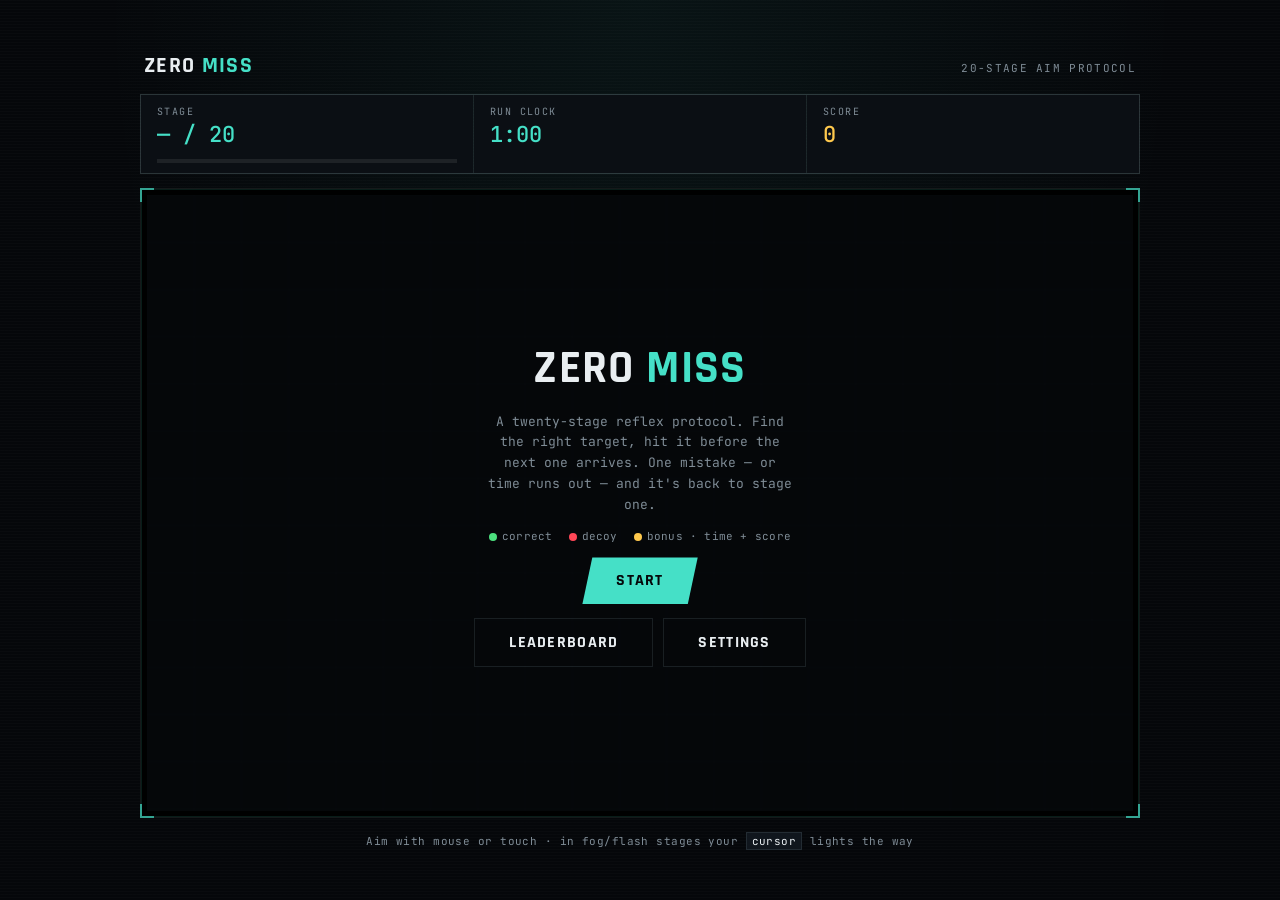
==== reflex-aim.html @ 53bb2152 "v0.1: Zero Miss (Reflex Range) — 20-stage aim protocol İlk kaydedilen sürüm. Ayarlar/leaderboard, te" ====
<!DOCTYPE html>
<html lang="en">
<head>
<meta charset="UTF-8" />
<title>Zero Miss</title>
<meta name="viewport" content="width=device-width, initial-scale=1" />
<link rel="preconnect" href="https://fonts.googleapis.com" />
<link rel="preconnect" href="https://fonts.gstatic.com" crossorigin />
<link href="https://fonts.googleapis.com/css2?family=Rajdhani:wght@500;600;700&family=JetBrains+Mono:wght@400;500;700&display=swap" rel="stylesheet" />
<link rel="stylesheet" href="style.css" />
</head>
<body>
<div class="rig">
  <div class="masthead">
    <div class="brand">ZERO <span>MISS</span></div>
    <div class="tag">20-stage aim protocol</div>
  </div>

  <div class="hud">
    <div class="cell">
      <div class="label">Stage</div>
      <div class="value accent" id="hudLevel">— / 20</div>
      <div class="bar-track" style="margin-top:8px"><div class="bar-fill" id="hudLevelBar" style="background:var(--ink-dim);width:0%"></div></div>
    </div>
    <div class="cell">
      <div class="label">Run Clock</div>
      <div class="value accent" id="hudGlobal">1:00</div>
    </div>
    <div class="cell">
      <div class="label">Score</div>
      <div class="value gold"><span id="hudScore">0</span><span id="hudStreak"></span></div>
    </div>
  </div>

  <div class="frame">
    <span class="corner tl"></span><span class="corner tr"></span>
    <span class="corner bl"></span><span class="corner br"></span>
    <div class="viewport">
      <canvas id="game" width="960" height="600"></canvas>

      <div class="overlay show" id="screen-menu">
        <div class="console">
          <h1>ZERO <span>MISS</span></h1>
          <p>A twenty-stage reflex protocol. Find the right target, hit it before the next one arrives. One mistake — or time runs out — and it's back to stage one.</p>
          <div class="legend">
            <span><i class="dot" style="background:var(--correct)"></i>correct</span>
            <span><i class="dot" style="background:var(--danger)"></i>decoy</span>
            <span><i class="dot" style="background:var(--gold)"></i>bonus · time + score</span>
          </div>
          <div class="cta-row">
            <button class="cta" id="btnPlay">Start</button>
          </div>
          <div class="cta-row">
            <button class="cta ghost" id="btnLeaderboard">Leaderboard</button>
            <button class="cta ghost" id="btnSettings">Settings</button>
          </div>
        </div>
      </div>

      <div class="overlay" id="screen-levelComplete">
        <div class="console">
          <h1><span>Stage clear</span></h1>
          <p id="lcSub">loading next stage…</p>
        </div>
      </div>

      <div class="overlay" id="screen-gameOver">
        <div class="console">
          <h1 class="danger">MISSION <span>ABORTED</span></h1>
          <p id="goReason">Protocol broken.</p>
          <div class="stat-row">
            <div class="stat"><div class="n" id="goLevel">1</div><div class="l">stage</div></div>
            <div class="stat"><div class="n" id="goScore">0</div><div class="l">score</div></div>
            <div class="stat"><div class="n" id="goMaxStreak">0</div><div class="l">max streak</div></div>
          </div>
          <div class="cta-row">
            <button class="cta" id="btnRetry">Restart</button>
            <button class="cta ghost" id="btnGoLeaderboard">Leaderboard</button>
          </div>
        </div>
      </div>

      <div class="overlay" id="screen-gameWon">
        <div class="console">
          <h1 class="gold">PROTOCOL <span>CLEARED</span></h1>
          <p>All 20 stages cleared.</p>
          <div class="stat-row">
            <div class="stat"><div class="n" id="gwScore">0</div><div class="l">total score</div></div>
            <div class="stat"><div class="n" id="gwStreak">0</div><div class="l">best streak</div></div>
          </div>
          <div class="cta-row">
            <button class="cta" id="btnPlayAgain">Play Again</button>
            <button class="cta ghost" id="btnGwLeaderboard">Leaderboard</button>
          </div>
        </div>
      </div>

      <div class="overlay" id="screen-settings">
        <div class="console settings-console">
          <h1>SETTINGS</h1>
          <div class="settings-row">
            <label for="inputName">Callsign</label>
            <input type="text" id="inputName" maxlength="16" placeholder="ANONYMOUS" autocomplete="off" />
          </div>
          <div class="settings-row">
            <label for="toggleShake">Screen shake</label>
            <input type="checkbox" id="toggleShake" />
          </div>
          <div class="settings-row">
            <label for="toggleReduceMotion">Reduce motion</label>
            <input type="checkbox" id="toggleReduceMotion" />
          </div>
          <div class="cta-row">
            <button class="cta ghost" id="btnClearLeaderboard">Clear leaderboard</button>
          </div>
          <button class="cta" id="btnSettingsBack">Back</button>
        </div>
      </div>

      <div class="overlay" id="screen-leaderboard">
        <div class="console leaderboard-console">
          <h1>LEADERBOARD</h1>
          <ol class="leaderboard-list" id="leaderboardList"></ol>
          <p id="leaderboardEmpty">No runs recorded yet.</p>
          <button class="cta" id="btnLeaderboardBack">Back</button>
        </div>
      </div>
    </div>
  </div>

  <footer class="note">Aim with mouse or touch · in fog/flash stages your <kbd>cursor</kbd> lights the way</footer>
</div>
<script src="game.js"></script>
</body>
</html>
---- style.css ----
:root {
  --bg: #05070a;
  --panel: #0b0f14;
  --panel-2: #10161d;
  --line: rgba(148, 173, 186, 0.14);
  --ink: #e9eef1;
  --ink-dim: #7f8c96;
  --accent: #45e0c7;
  --accent-dim: #23675c;
  --correct: #4ce07e;
  --danger: #ff4757;
  --gold: #ffc94d;
  --font-display: "Rajdhani", "Segoe UI", sans-serif;
  --font-mono: "JetBrains Mono", ui-monospace, "SF Mono", Menlo, monospace;
}

* { box-sizing: border-box; }

body {
  margin: 0;
  min-height: 100vh;
  background: var(--bg);
  color: var(--ink);
  font-family: var(--font-mono);
  display: flex;
  align-items: center;
  justify-content: center;
  padding: 28px 16px;
  background-image:
    radial-gradient(ellipse at 50% 0%, rgba(69, 224, 199, 0.06), transparent 60%),
    repeating-linear-gradient(180deg, rgba(255,255,255,0.015) 0px, rgba(255,255,255,0.015) 1px, transparent 1px, transparent 3px);
}

.rig {
  width: 100%;
  max-width: 1000px;
  display: flex;
  flex-direction: column;
  gap: 14px;
}

/* ---------- masthead ---------- */
.masthead {
  display: flex;
  align-items: baseline;
  justify-content: space-between;
  gap: 12px;
  padding: 0 4px;
}

.masthead .brand {
  font-family: var(--font-display);
  font-weight: 700;
  font-size: 22px;
  letter-spacing: 0.06em;
  text-transform: uppercase;
  color: var(--ink);
}

.masthead .brand span { color: var(--accent); }

.masthead .tag {
  font-size: 11px;
  letter-spacing: 0.12em;
  text-transform: uppercase;
  color: var(--ink-dim);
}

/* ---------- HUD strip ---------- */
.hud {
  display: grid;
  grid-template-columns: repeat(3, 1fr);
  gap: 1px;
  background: var(--line);
  border: 1px solid var(--line);
}

.hud .cell {
  background: var(--panel);
  padding: 10px 16px;
  display: flex;
  flex-direction: column;
  gap: 2px;
}

.hud .label {
  font-size: 10px;
  letter-spacing: 0.14em;
  text-transform: uppercase;
  color: var(--ink-dim);
}

.hud .value {
  font-family: var(--font-mono);
  font-variant-numeric: tabular-nums;
  font-size: 22px;
  font-weight: 500;
  color: var(--ink);
}

.hud .value.accent { color: var(--accent); }
.hud .value.gold { color: var(--gold); }
.hud #hudStreak { color: var(--gold); font-size: 13px; margin-left: 8px; }

.hud .bar-track {
  margin-top: 6px;
  height: 4px;
  background: rgba(255,255,255,0.08);
  position: relative;
  overflow: hidden;
}
.hud .bar-fill {
  position: absolute; inset: 0 auto 0 0;
  width: 100%;
  background: var(--correct);
  transition: width 0.1s linear, background 0.2s;
}

/* ---------- viewport frame ---------- */
.frame {
  position: relative;
  border: 1px solid var(--line);
  background: #000;
  padding: 6px;
}
.frame::before {
  content: "";
  position: absolute; inset: 0;
  pointer-events: none;
  border: 1px solid rgba(69,224,199,0.12);
  box-shadow: inset 0 0 60px rgba(0,0,0,0.7);
}
.corner {
  position: absolute; width: 14px; height: 14px;
  border-color: var(--accent); border-style: solid; border-width: 0;
  opacity: 0.7;
}
.corner.tl { top: -1px; left: -1px; border-top-width: 2px; border-left-width: 2px; }
.corner.tr { top: -1px; right: -1px; border-top-width: 2px; border-right-width: 2px; }
.corner.bl { bottom: -1px; left: -1px; border-bottom-width: 2px; border-left-width: 2px; }
.corner.br { bottom: -1px; right: -1px; border-bottom-width: 2px; border-right-width: 2px; }

.viewport { position: relative; width: 100%; aspect-ratio: 960 / 600; }

canvas#game {
  width: 100%; height: 100%;
  display: block;
  background: #05070a;
  touch-action: none;
  cursor: crosshair;
}
canvas#game.shake { animation: shake 0.36s ease; }
@media (prefers-reduced-motion: reduce) {
  canvas#game.shake { animation: none; }
}
body.reduce-motion canvas#game.shake { animation: none; }
@keyframes shake {
  10%, 90% { transform: translateX(-5px); }
  20%, 80% { transform: translateX(7px); }
  30%, 50%, 70% { transform: translateX(-9px); }
  40%, 60% { transform: translateX(9px); }
}

/* ---------- overlays ---------- */
.overlay {
  position: absolute; inset: 0;
  display: none;
  align-items: center;
  justify-content: center;
  background: rgba(5, 7, 10, 0.86);
  text-align: center;
  padding: 24px;
}
.overlay.show { display: flex; }

.console {
  display: flex;
  flex-direction: column;
  align-items: center;
  gap: 14px;
  max-width: 460px;
}

.console h1 {
  font-family: var(--font-display);
  font-size: clamp(30px, 6vw, 46px);
  font-weight: 700;
  letter-spacing: 0.03em;
  margin: 0;
  text-wrap: balance;
  color: var(--ink);
}
.console h1 span { color: var(--accent); }
.console h1.danger span { color: var(--danger); }
.console h1.gold span { color: var(--gold); }

.console p {
  margin: 0;
  color: var(--ink-dim);
  font-size: 13px;
  line-height: 1.6;
  max-width: 38ch;
}

.console .stat-row {
  display: flex; gap: 24px; margin: 4px 0;
}
.console .stat-row .stat { text-align: center; }
.console .stat-row .stat .n {
  font-family: var(--font-mono);
  font-size: 26px;
  font-weight: 700;
  color: var(--ink);
  font-variant-numeric: tabular-nums;
}
.console .stat-row .stat .l {
  font-size: 10px; letter-spacing: 0.12em; text-transform: uppercase; color: var(--ink-dim);
}

button.cta {
  font-family: var(--font-display);
  font-size: 16px;
  font-weight: 700;
  letter-spacing: 0.08em;
  text-transform: uppercase;
  color: #05070a;
  background: var(--accent);
  border: none;
  padding: 13px 34px;
  cursor: pointer;
  clip-path: polygon(10px 0, 100% 0, calc(100% - 10px) 100%, 0 100%);
  transition: filter 0.15s, transform 0.1s;
}
button.cta:hover { filter: brightness(1.12); }
button.cta:active { transform: translateY(1px); }
button.cta:focus-visible { outline: 2px solid var(--ink); outline-offset: 3px; }
button.cta.ghost {
  background: transparent;
  color: var(--ink);
  border: 1px solid var(--line);
  clip-path: none;
}
button.cta.ghost:hover { border-color: var(--accent); color: var(--accent); }

.cta-row { display: flex; gap: 10px; flex-wrap: wrap; justify-content: center; }

.legend {
  display: flex; gap: 16px; flex-wrap: wrap; justify-content: center;
  font-size: 11px; color: var(--ink-dim); letter-spacing: 0.02em;
}
.legend .dot { display: inline-block; width: 8px; height: 8px; border-radius: 50%; margin-right: 5px; vertical-align: middle; }

footer.note {
  text-align: center;
  color: var(--ink-dim);
  font-size: 11px;
  letter-spacing: 0.04em;
  padding: 2px 4px 0;
}
footer.note kbd {
  font-family: var(--font-mono);
  background: var(--panel-2);
  border: 1px solid var(--line);
  padding: 1px 5px;
  color: var(--ink);
}

/* ---------- settings ---------- */
.settings-console { width: 100%; }

.settings-row {
  width: 100%;
  display: flex;
  align-items: center;
  justify-content: space-between;
  gap: 12px;
  padding: 10px 0;
  border-bottom: 1px solid var(--line);
  font-size: 13px;
}
.settings-row label { color: var(--ink-dim); letter-spacing: 0.04em; }
.settings-row input[type="text"] {
  font-family: var(--font-mono);
  background: var(--panel-2);
  border: 1px solid var(--line);
  color: var(--ink);
  padding: 6px 10px;
  width: 160px;
  text-transform: uppercase;
}
.settings-row input[type="text"]:focus { outline: none; border-color: var(--accent); }
.settings-row input[type="checkbox"] { width: 18px; height: 18px; accent-color: var(--accent); cursor: pointer; }

/* ---------- leaderboard ---------- */
.leaderboard-console { width: 100%; }

.leaderboard-list {
  width: 100%;
  max-width: 380px;
  margin: 0;
  padding: 0;
  list-style: none;
  display: flex;
  flex-direction: column;
  gap: 1px;
  background: var(--line);
  border: 1px solid var(--line);
  max-height: 320px;
  overflow-y: auto;
}
.leaderboard-list li {
  background: var(--panel);
  display: flex;
  align-items: center;
  gap: 10px;
  padding: 8px 12px;
  font-size: 13px;
}
.leaderboard-list li .rank { color: var(--ink-dim); width: 20px; }
.leaderboard-list li .name {
  flex: 1; color: var(--ink); text-transform: uppercase; letter-spacing: 0.03em;
  overflow: hidden; text-overflow: ellipsis; white-space: nowrap;
}
.leaderboard-list li .stage { color: var(--ink-dim); font-size: 11px; }
.leaderboard-list li .score { color: var(--gold); font-weight: 700; font-variant-numeric: tabular-nums; }
.leaderboard-list li.new-entry { outline: 1px solid var(--accent); outline-offset: -1px; }

#leaderboardEmpty { display: none; margin: 0; color: var(--ink-dim); font-size: 13px; }
#leaderboardEmpty.show { display: block; }
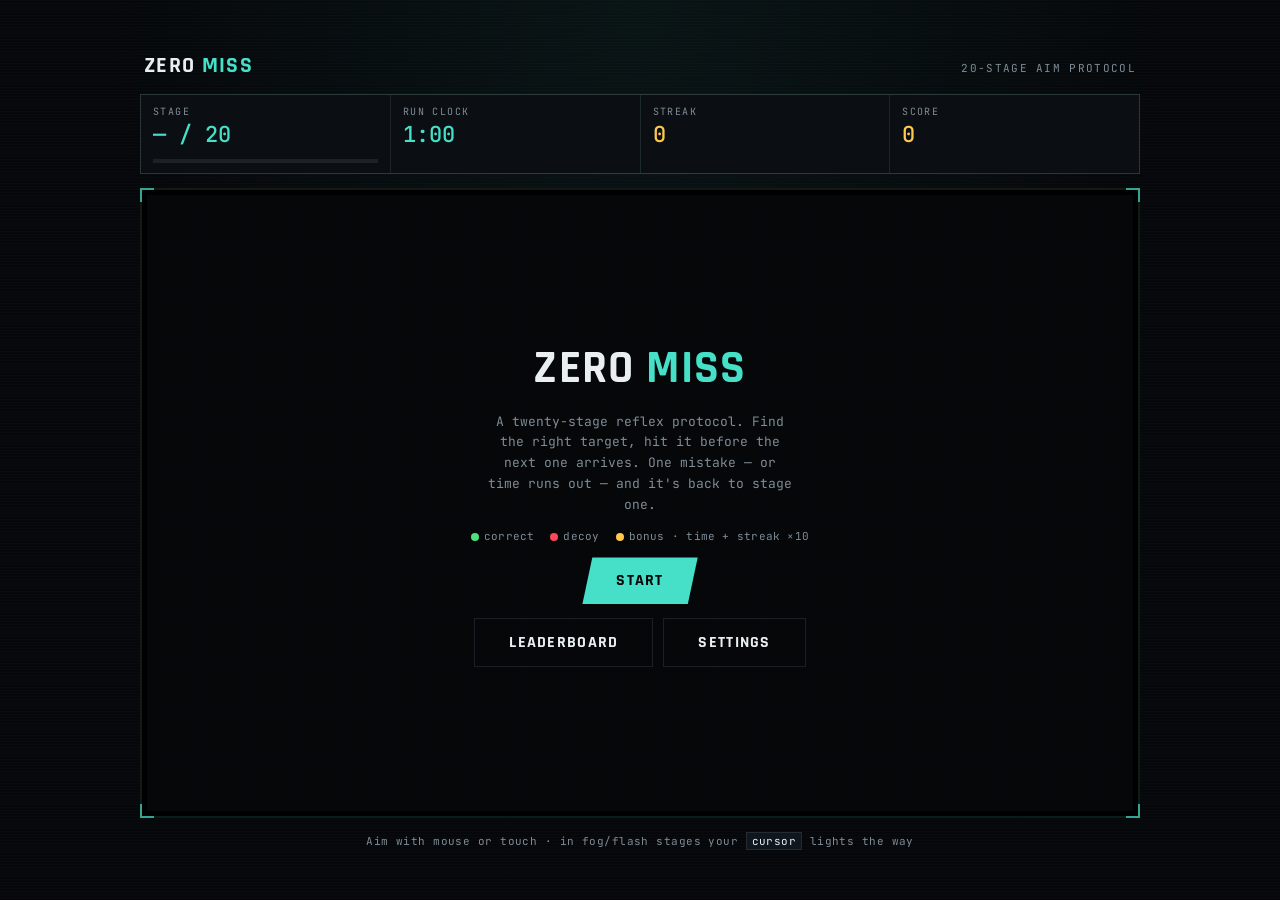
==== commit 93d71a18: "Rework scoring into separate streak/score, fix mobile overlay overflow Scoring redesign: streak and " ====
--- a/reflex-aim.html
+++ b/reflex-aim.html
@@ -27,8 +27,12 @@
       <div class="value accent" id="hudGlobal">1:00</div>
     </div>
     <div class="cell">
+      <div class="label">Streak</div>
+      <div class="value gold"><span id="hudStreak">0</span></div>
+    </div>
+    <div class="cell">
       <div class="label">Score</div>
-      <div class="value gold"><span id="hudScore">0</span><span id="hudStreak"></span></div>
+      <div class="value gold"><span id="hudScore">0</span></div>
     </div>
   </div>
 
@@ -45,7 +49,7 @@
           <div class="legend">
             <span><i class="dot" style="background:var(--correct)"></i>correct</span>
             <span><i class="dot" style="background:var(--danger)"></i>decoy</span>
-            <span><i class="dot" style="background:var(--gold)"></i>bonus · time + score</span>
+            <span><i class="dot" style="background:var(--gold)"></i>bonus · time + streak ×10</span>
           </div>
           <div class="cta-row">
             <button class="cta" id="btnPlay">Start</button>
--- a/style.css
+++ b/style.css
@@ -69,7 +69,7 @@
 /* ---------- HUD strip ---------- */
 .hud {
   display: grid;
-  grid-template-columns: repeat(3, 1fr);
+  grid-template-columns: repeat(4, 1fr);
   gap: 1px;
   background: var(--line);
   border: 1px solid var(--line);
@@ -77,10 +77,11 @@
 
 .hud .cell {
   background: var(--panel);
-  padding: 10px 16px;
+  padding: 10px 12px;
   display: flex;
   flex-direction: column;
   gap: 2px;
+  min-width: 0;
 }
 
 .hud .label {
@@ -96,11 +97,13 @@
   font-size: 22px;
   font-weight: 500;
   color: var(--ink);
+  white-space: nowrap;
+  overflow: hidden;
+  text-overflow: ellipsis;
 }
 
 .hud .value.accent { color: var(--accent); }
 .hud .value.gold { color: var(--gold); }
-.hud #hudStreak { color: var(--gold); font-size: 13px; margin-left: 8px; }
 
 .hud .bar-track {
   margin-top: 6px;
@@ -170,8 +173,18 @@
   background: rgba(5, 7, 10, 0.86);
   text-align: center;
   padding: 24px;
+  /* .viewport'un yüksekliği aspect-ratio ile sabit (canvas'ın oranını korumak için) —
+     dar/kısa ekranlarda menü içeriği bundan uzun olabiliyor. overflow-y:auto ile
+     taşan içerik HUD/footer'ın üzerine binmek yerine kendi kutusu içinde kayar. */
+  overflow-y: auto;
 }
 .overlay.show { display: flex; }
+
+/* Kısa/dar ekranlarda ortalamak yerine üstten başlat — ortalanmış+taşan içerik
+   simetrik iki yöne kayması gerektirir, bu da kullanımı garipleştirir. */
+@media (max-height: 520px), (max-width: 480px) {
+  .overlay { align-items: flex-start; padding-top: 16px; padding-bottom: 16px; }
+}
 
 .console {
   display: flex;
